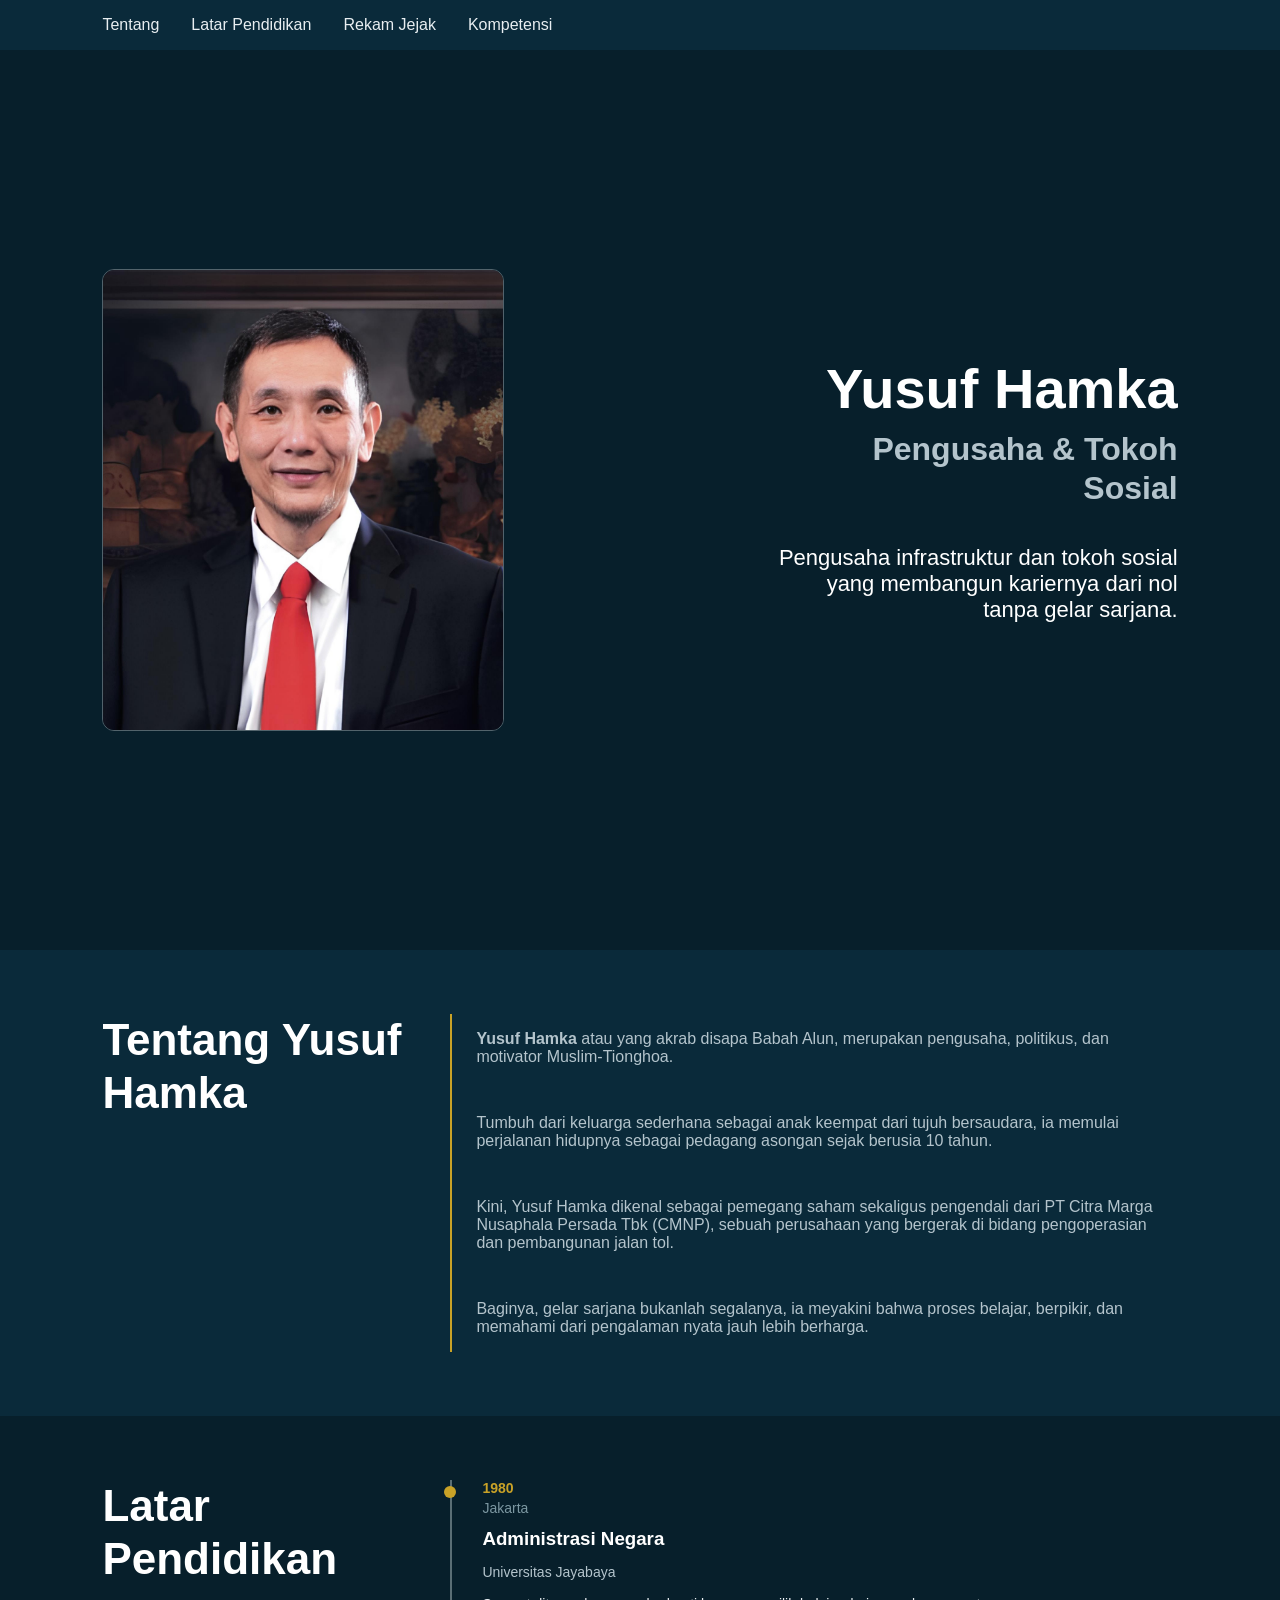
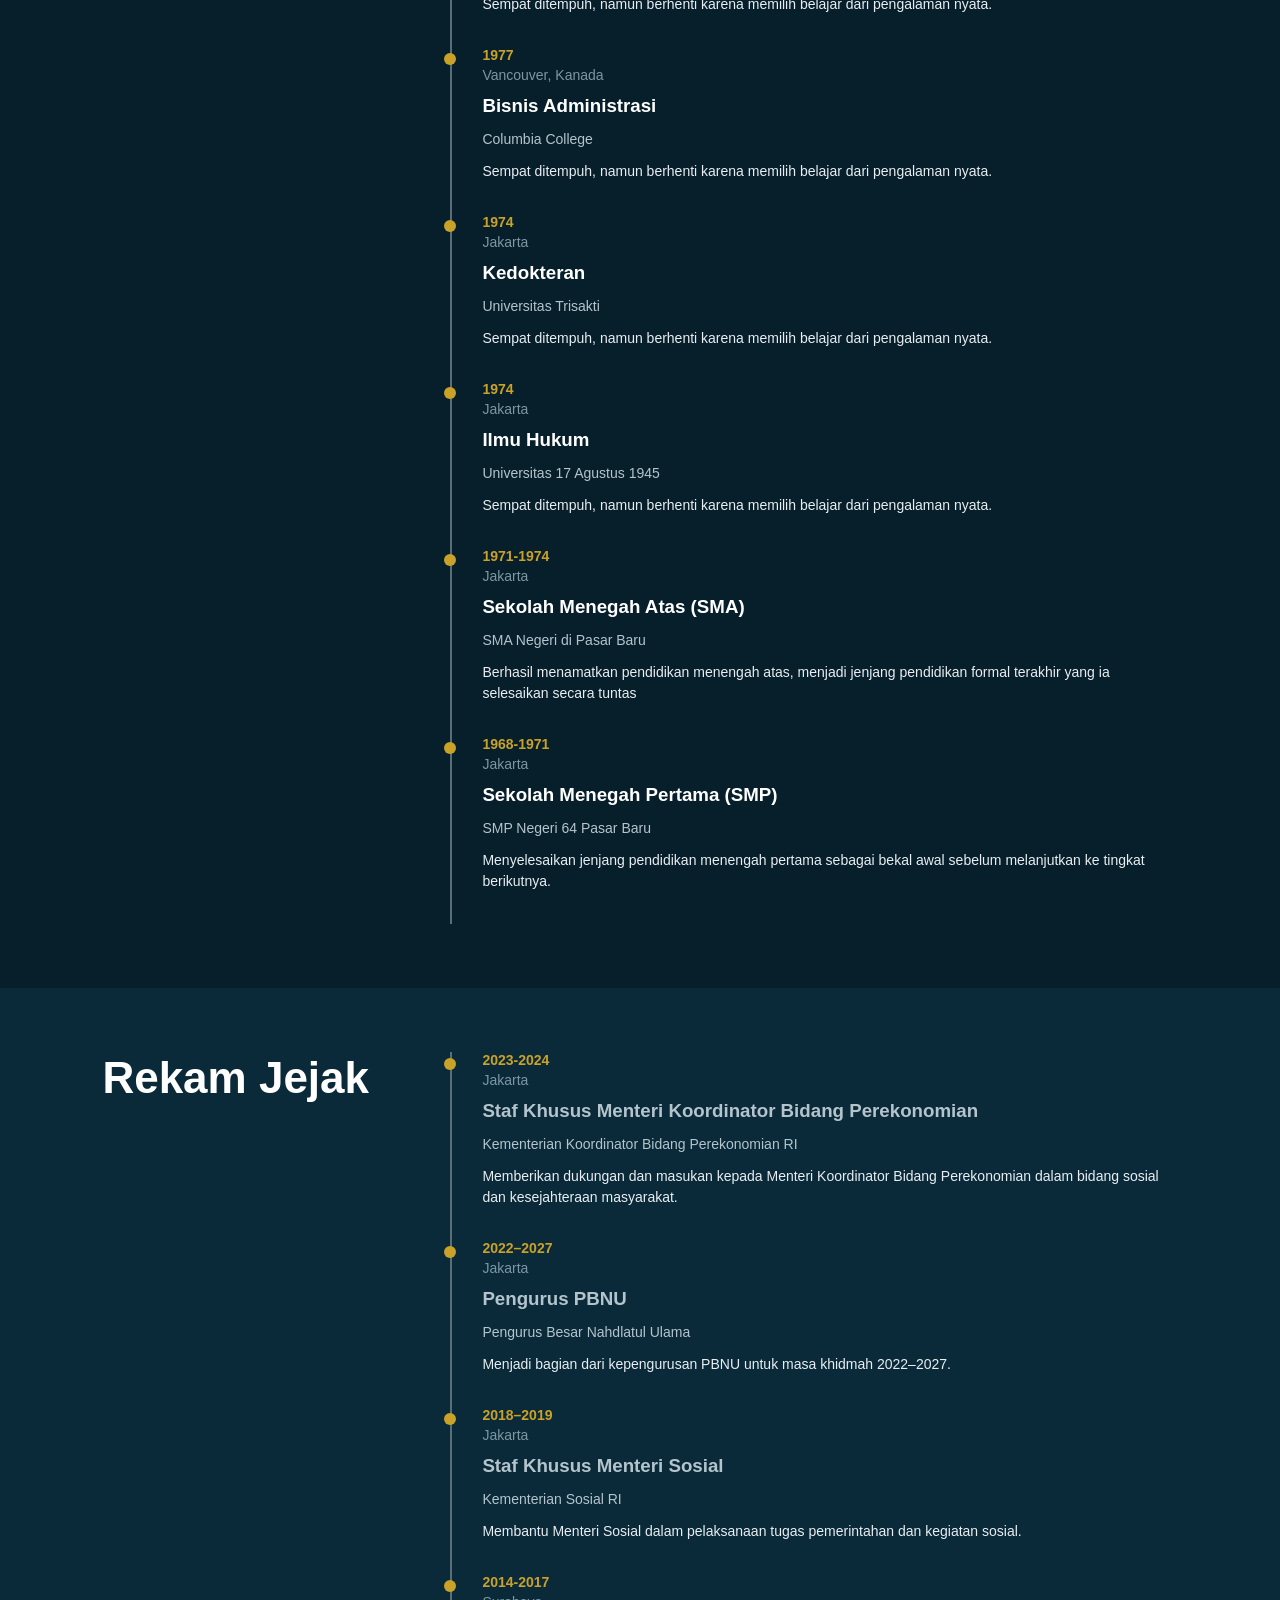
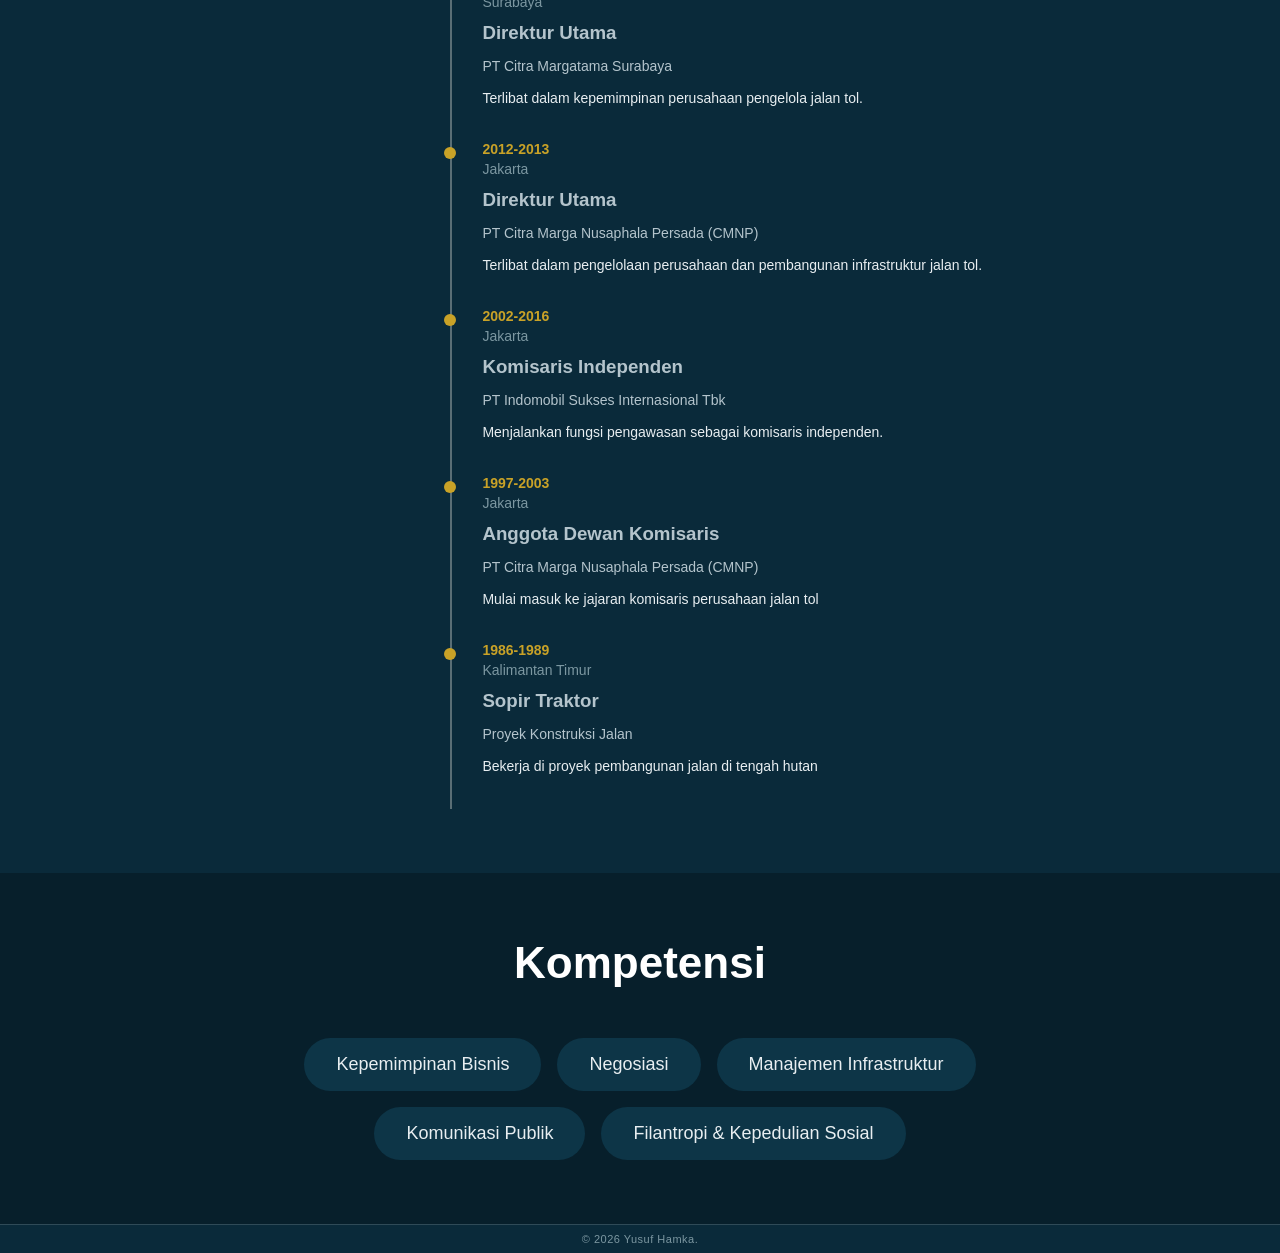
==== cv.html @ d00489bc "add CV" ====
<!DOCTYPE html>
<html>
    <head>
        <meta charset="UTF-8">
        <meta name="viewport" content="width=device-width, initial-scale=1.0">
        <title>Curriculum Vitae - Yusuf Hamka</title>
        <link rel="stylesheet" href="cv.css"/>
    </head>

    <body>
        <div id="content-links">
            <a href="#biodata">Tentang</a>
            <a href="#education">Latar Pendidikan</a>
            <a href="#experience">Rekam Jejak</a>
            <a href="#skills">Kompetensi</a>
        </div>

        <div id="profil" class="section">
            <img src="image/Jusuf_Hamka.jpg" alt="potret diri yusuf hamka" />

            <div class="profil-text">
                <h1>Yusuf Hamka</h1>
                <h2>Pengusaha & Tokoh Sosial</h2>
                <p>Pengusaha infrastruktur dan tokoh sosial yang membangun kariernya dari nol tanpa gelar sarjana.</p>
            </div>
        </div>

        <div id="biodata" class="section">
            <h2>Tentang Yusuf Hamka</h2>
            <div class="biodata-text">
                <p><b>Yusuf Hamka</b> atau yang akrab disapa Babah Alun, merupakan pengusaha, politikus, dan motivator Muslim-Tionghoa.</p>
                <p>Tumbuh dari keluarga sederhana sebagai anak keempat dari tujuh bersaudara, ia memulai perjalanan hidupnya sebagai pedagang asongan sejak berusia 10 tahun.</p>
                <p>Kini, Yusuf Hamka dikenal sebagai pemegang saham sekaligus pengendali dari PT Citra Marga Nusaphala Persada Tbk (CMNP), sebuah perusahaan yang bergerak di bidang pengoperasian dan pembangunan jalan tol.</p>
                <p>Baginya, gelar sarjana bukanlah segalanya, ia meyakini bahwa proses belajar, berpikir, dan memahami dari pengalaman nyata jauh lebih berharga.</p>
            </div>
        </div>

        <div id="education" class="section">
            <h2>Latar Pendidikan</h2>
            <div class="timeline">
                <div class="timeline-item">
                    <span class="year">1980</span>
                    <span class="location">Jakarta</span>
                    <div class="content">
                        <h3>Administrasi Negara</h3>
                        <p class="place">Universitas Jayabaya</p>
                        <p class="description">Sempat ditempuh, namun berhenti karena memilih belajar dari pengalaman nyata.</p>
                    </div>
                </div>

                <div class="timeline-item">
                    <span class="year">1977</span>
                    <span class="location">Vancouver, Kanada</span>
                    <div class="content">
                        <h3>Bisnis Administrasi</h3>
                        <p class="place">Columbia College</p>
                        <p class="description">Sempat ditempuh, namun berhenti karena memilih belajar dari pengalaman nyata.</p>
                    </div>
                </div>

                <div class="timeline-item">
                    <span class="year">1974</span>
                    <span class="location">Jakarta</span>
                    <div class="content">
                        <h3>Kedokteran</h3>
                        <p class="place">Universitas Trisakti</p>
                        <p class="description">Sempat ditempuh, namun berhenti karena memilih belajar dari pengalaman nyata.</p>
                    </div>
                </div>

                <div class="timeline-item">
                    <span class="year">1974</span>
                    <span class="location">Jakarta</span>
                    <div class="content">
                        <h3>Ilmu Hukum</h3>
                        <p class="place">Universitas 17 Agustus 1945</p>
                        <p class="description">Sempat ditempuh, namun berhenti karena memilih belajar dari pengalaman nyata.</p>
                    </div>
                </div>

                <div class="timeline-item">
                    <span class="year">1971-1974</span>
                    <span class="location">Jakarta</span>
                    <div class="content">
                        <h3>Sekolah Menegah Atas (SMA)</h3>
                        <p class="place">SMA Negeri di Pasar Baru</p>
                        <p class="description">Berhasil menamatkan pendidikan menengah atas, menjadi jenjang pendidikan formal terakhir yang ia selesaikan secara tuntas</p>
                    </div>
                </div>

                <div class="timeline-item">
                    <span class="year">1968-1971</span>
                    <span class="location">Jakarta</span>
                    <div class="content">
                        <h3>Sekolah Menegah Pertama (SMP)</h3>
                        <p class="place">SMP Negeri 64 Pasar Baru</p>
                        <p class="description">Menyelesaikan jenjang pendidikan menengah pertama sebagai bekal awal sebelum melanjutkan ke tingkat berikutnya.</p>
                    </div>
                </div>
            </div>
        </div>

        <div id="experience" class="section">
            <h2>Rekam Jejak</h2>
            <div class="timeline">
                <div class="timeline-item">
                    <span class="year">2023-2024</span>
                    <span class="location">Jakarta</span>
                    <div class="content">
                        <h3>Staf Khusus Menteri Koordinator Bidang Perekonomian</h3>
                        <p class="place">Kementerian Koordinator Bidang Perekonomian RI</p>
                        <p class="description">Memberikan dukungan dan masukan kepada Menteri Koordinator Bidang Perekonomian dalam bidang sosial dan kesejahteraan masyarakat.</p>
                    </div>
                </div>

                <div class="timeline-item">
                    <span class="year">2022–2027</span>
                    <span class="location">Jakarta</span>
                    <div class="content">
                        <h3>Pengurus PBNU</h3>
                        <p class="place">Pengurus Besar Nahdlatul Ulama</p>
                        <p class="description">Menjadi bagian dari kepengurusan PBNU untuk masa khidmah 2022–2027.</p>
                    </div>
                </div>

                <div class="timeline-item">
                    <span class="year">2018–2019</span>
                    <span class="location">Jakarta</span>
                    <div class="content">
                        <h3>Staf Khusus Menteri Sosial</h3>
                        <p class="place">Kementerian Sosial RI</p>
                        <p class="description">Membantu Menteri Sosial dalam pelaksanaan tugas pemerintahan dan kegiatan sosial.</p>
                    </div>
                </div>

                <div class="timeline-item">
                    <span class="year">2014-2017</span>
                    <span class="location">Surabaya</span>
                    <div class="content">
                        <h3>Direktur Utama</h3>
                        <p class="place">PT Citra Margatama Surabaya</p>
                        <p class="description">Terlibat dalam kepemimpinan perusahaan pengelola jalan tol.</p>
                    </div>
                </div>

                <div class="timeline-item">
                    <span class="year">2012-2013</span>
                    <span class="location">Jakarta</span>
                    <div class="content">
                        <h3>Direktur Utama</h3>
                        <p class="place">PT Citra Marga Nusaphala Persada (CMNP)</p>
                        <p class="description">Terlibat dalam pengelolaan perusahaan dan pembangunan infrastruktur jalan tol.</p>
                    </div>
                </div>

                <div class="timeline-item">
                    <span class="year">2002-2016</span>
                    <span class="location">Jakarta</span>
                    <div class="content">
                        <h3>Komisaris Independen</h3>
                        <p class="place">PT Indomobil Sukses Internasional Tbk</p>
                        <p class="description">Menjalankan fungsi pengawasan sebagai komisaris independen.</p>
                    </div>
                </div>

                <div class="timeline-item">
                    <span class="year">1997-2003</span>
                    <span class="location">Jakarta</span>
                    <div class="content">
                        <h3>Anggota Dewan Komisaris</h3>
                        <p class="place">PT Citra Marga Nusaphala Persada (CMNP)</p>
                        <p class="description">Mulai masuk ke jajaran komisaris perusahaan jalan tol</p>
                    </div>
                </div>

                <div class="timeline-item">
                    <span class="year">1986-1989</span>
                    <span class="location">Kalimantan Timur</span>
                    <div class="content">
                        <h3>Sopir Traktor</h3>
                        <p class="place">Proyek Konstruksi Jalan</p>
                        <p class="description">Bekerja di proyek pembangunan jalan di tengah hutan</p>
                    </div>
                </div>

            </div>
        </div>

        <div id="skills">
            <h2>Kompetensi</h2>
            <div class="skill-item">
                <span class="skill-chip">Kepemimpinan Bisnis</span>
                <span class="skill-chip">Negosiasi</span>
                <span class="skill-chip">Manajemen Infrastruktur</span>
                <span class="skill-chip">Komunikasi Publik</span>
                <span class="skill-chip">Filantropi & Kepedulian Sosial</span>
            </div>
        </div>
        <footer>
            &copy; 2026 Yusuf Hamka. 
        </footer>
    </body>
</html>
---- cv.css ----
.section {
    min-height: 100vh;
    width: 100%;
    padding: 4rem 8%;
    box-sizing: border-box;
    display: flex;
    flex-direction: row;
    justify-content: center;
}

h1, h2, h3 {
    margin: 0;
}

h1 {
    font-size: 48px;
    line-height: 1.2;
    margin-bottom: 8px;
}

h2 {
    font-size: 36px;
    line-height: 1.2;
    margin: 0;
}

body {
    margin: 0;
    padding: 0;
    box-sizing: border-box;
    font-family: Arial, Helvetica, sans-serif;
}

#content-links {
    display: flex;
    flex-direction: row;
    flex-wrap: wrap;
    width: 100%;
    padding: 16px 8%;
    gap: 32px;
    background-color: #0a2a3a;
    align-items: center;
    box-sizing: border-box;
    position: sticky;
    top: 0;
    z-index: 10;
}

#content-links a {
    color: #E8EEF1;
    font-size: 16px;
    transition: color 0.2s ease;
    text-decoration: none;
}

#content-links a:hover {
    color: #C9A227;
}

#profil {
    display: flex;
    flex-direction: row;
    align-items: center;
    justify-content: space-between;
    gap: 48px;
    flex-wrap: nowrap;
    background-color: #071f2b;
    color: white;
}

#profil h2 {
    font-size: 32px;
    color: #B4C4CC;
    margin-bottom: 16px;
}

#profil img {
    order: -1;
    width: 580px;
    height: 650px;
    object-fit: cover;
    object-position: center;
    border-radius: 12px;
    border: 1px solid rgba(255, 255, 255, 0.3);
    flex-shrink: 0;
}

.profil-text {
    display: flex;
    flex-direction: column;
    align-items: flex-end;
    text-align: right;
    max-width: 600px;
}

.profil-text h1 {
    font-size: 72px;
}

.profil-text p {
    font-size: 22px;
}

#biodata {
    min-height: auto;
    display: flex;
    flex-direction: row;
    align-items: flex-start;
    gap: 48px;
    padding: 4rem 8%;
    background-color: #0a2a3a;
    color: #B4C4CC;
}

#biodata h2 {
    flex-shrink: 0;
    width: 300px;
    font-size: 44px;
    font-weight: bold;
    color: #FFFFFF;
}

.biodata-text {
    display: flex;
    flex-direction: column;
    gap: 16px;
    border-left: 2px solid #C9A227;
    padding-left: 24px;
}

#education {
    display: flex;
    flex-direction: row;
    align-items: flex-start;
    gap: 48px;
    min-height: auto;
    padding: 4rem 8%;
    background-color: #071f2b;
    color: white;
}

#education h2,
#experience h2 {
    flex-shrink: 0;
    width: 300px;
    font-size: 44px;
    font-weight: bold;
    color: #FFFFFF;
}

#education .timeline,
#experience .timeline {
    flex: 1;
}

.timeline {
    position: relative;
    padding-left: 32px;
}

.timeline::before {
    content: "";
    position: absolute;
    left: 0;
    top: 0;
    bottom: 0;
    width: 2px;
    background: #5A6E75;
}

.timeline-item {
    position: relative;
    margin-bottom: 32px;
    display: flex;
    flex-direction: column;
    gap: 4px;
}

.timeline-item::before {
    content: "";
    position: absolute;
    left: -38px;
    top: 6px;
    width: 12px;
    height: 12px;
    border-radius: 50%;
    background: #C9A227;
}

.timeline-item .year {
    font-size: 14px;
    color: #C9A227;
    font-weight: bold;
}

.timeline-item .location {
    font-size: 14px;
    color: #7C97A1;
    margin-bottom: 8px;
}

.timeline-item .place {
    font-size: 14px;
    color: #B4C4CC;
    margin-bottom: 4px;
}

.timeline-item .description {
    font-size: 14px;
    line-height: 1.5;
    color: #E8EEF1;
    margin-bottom: 0;
}

#experience {
    display: flex;
    flex-direction: row;
    align-items: flex-start;
    gap: 48px;
    min-height: auto;
    padding: 4rem 8%;
    background-color: #0a2a3a;
    color: #B4C4CC;
}

#skills {
    background-color: #071f2b;
    color: white;
    min-height: auto;
    width: 100%;
    padding: 4rem 8%;
    box-sizing: border-box;
    display: flex;
    flex-direction: column;
    align-items: center;
    justify-content: center;
    scroll-margin-top: 60px;
}

#skills h2 {
    font-size: 44px;
    font-weight: bold;
    text-align: center;
    margin-bottom: 48px;
}

.skill-item {
    display: flex;
    flex-wrap: wrap;
    justify-content: center;
    gap: 16px;
    max-width: 720px;
}

.skill-chip {
    display: inline-block;
    padding: 16px 32px;
    border-radius: 30px;
    background-color: #0d3547;
    color: #E8EEF1;
    font-size: 18px;
    transition: all 0.2s ease;
}

.skill-chip:hover {
    background-color: #C9A227;
    color: #071f2b;
    transform: translateY(-2px);
}

footer {
    width: 100%;
    padding: 8px 8%;
    box-sizing: border-box;
    background-color: #0a2a3a;
    border-top: 1px solid rgba(255, 255, 255, 0.15);
    color: #7C97A1;
    text-align: center;
    font-size: 11px;
    letter-spacing: 0.5px;
}

/* ===== RESPONSIVE ===== */
@media (max-width: 1300px) {
    #profil img {
        width: 400px;
        height: 460px;
    }

    .profil-text h1 {
        font-size: 56px;
    }

    .profil-text {
        max-width: 400px;
    }
}

@media (max-width: 768px) {
    #profil {
        flex-direction: column;
        text-align: center;
    }

    #profil img {
        width: 220px;
        height: 280px;
    }

    h1 {
        font-size: 32px;
    }

    h2 {
        font-size: 24px;
    }

    #content-links {
        gap: 16px;
    }

    .timeline {
        padding-left: 24px;
    }

    .timeline-item::before {
        left: -30px;
    }
}
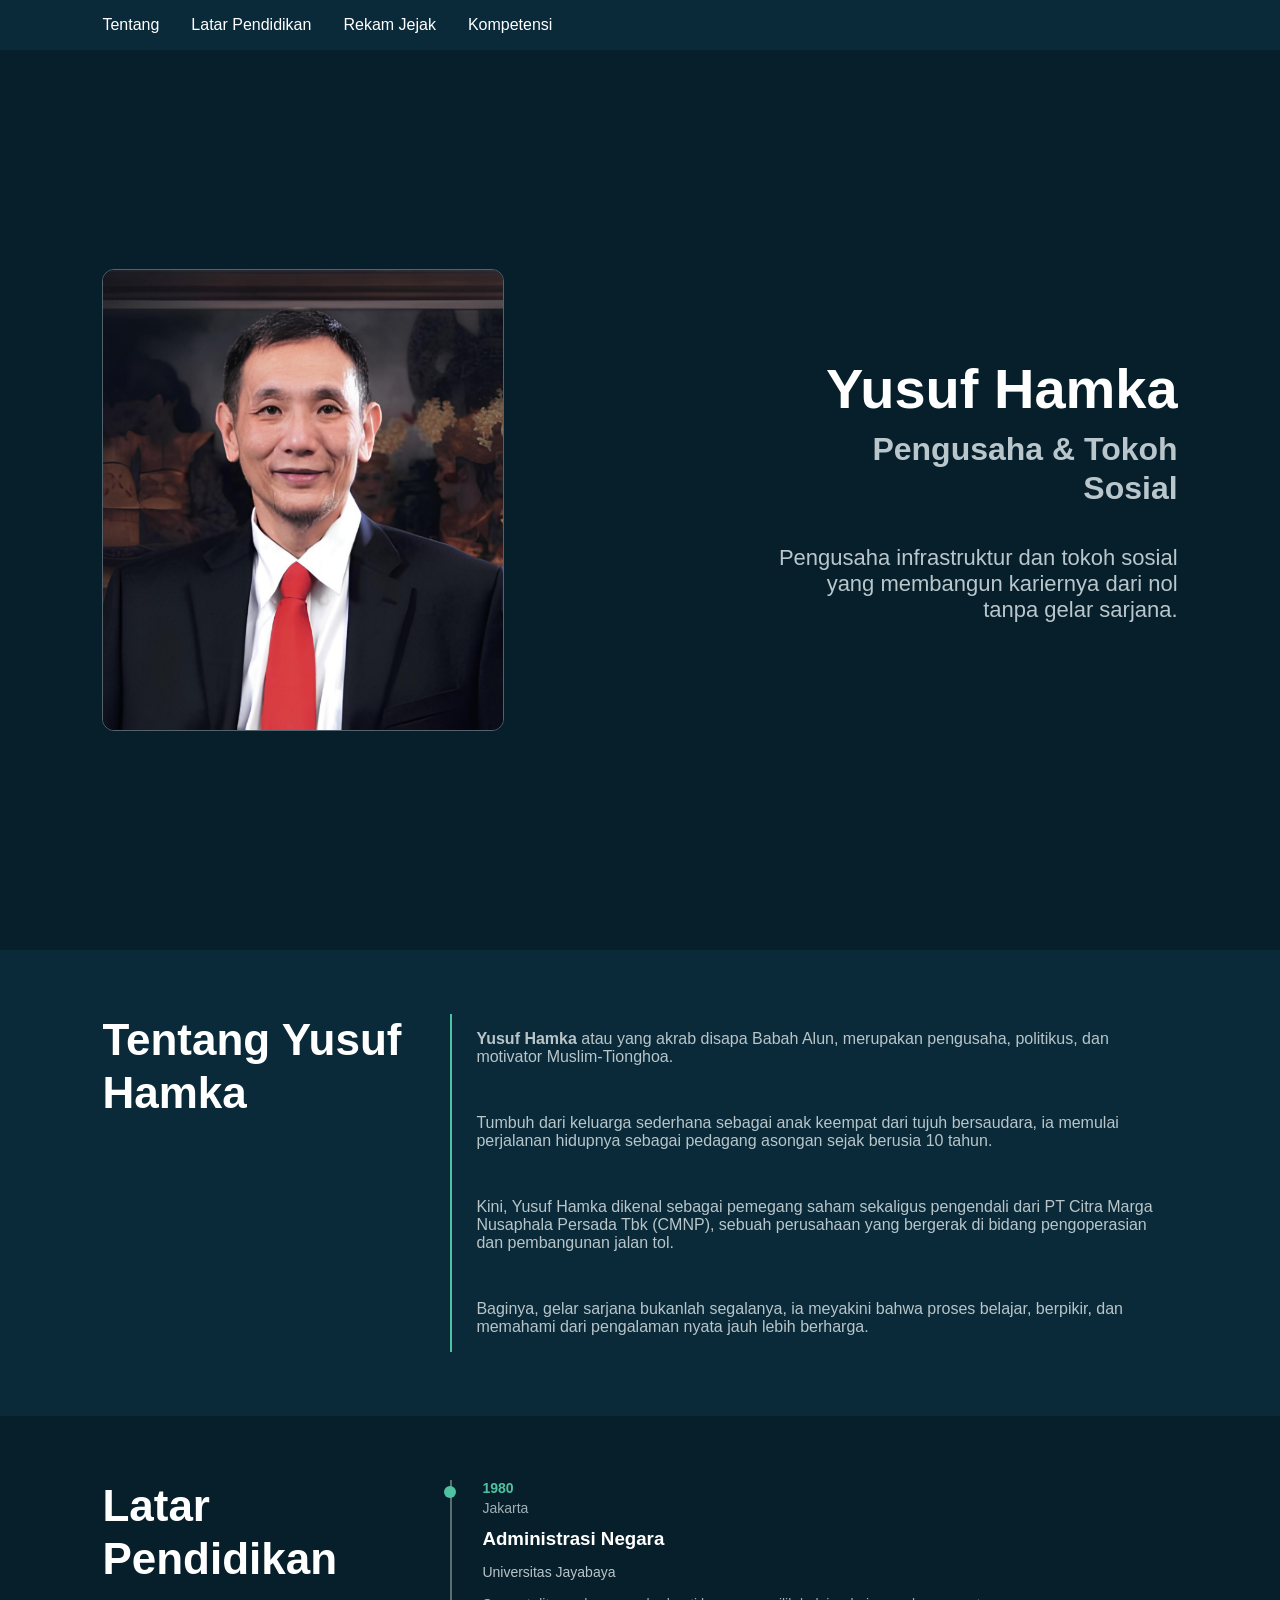
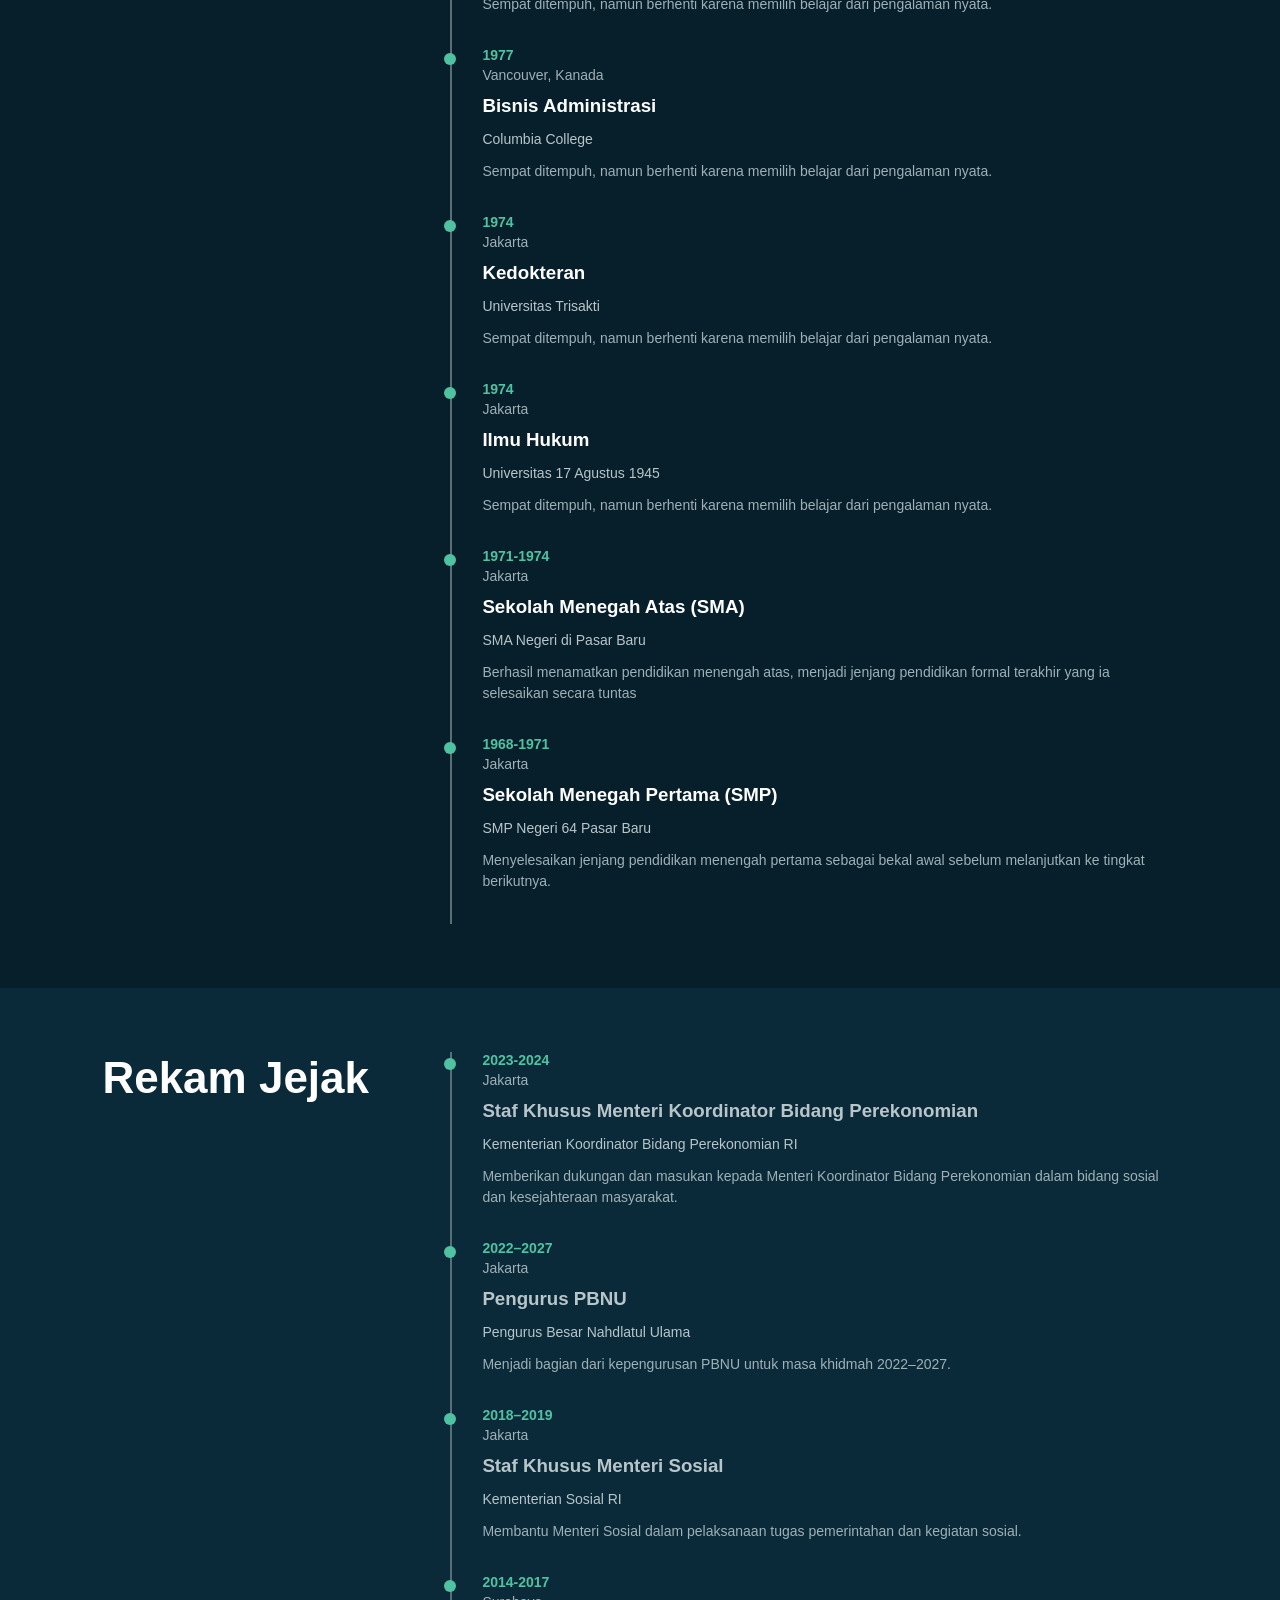
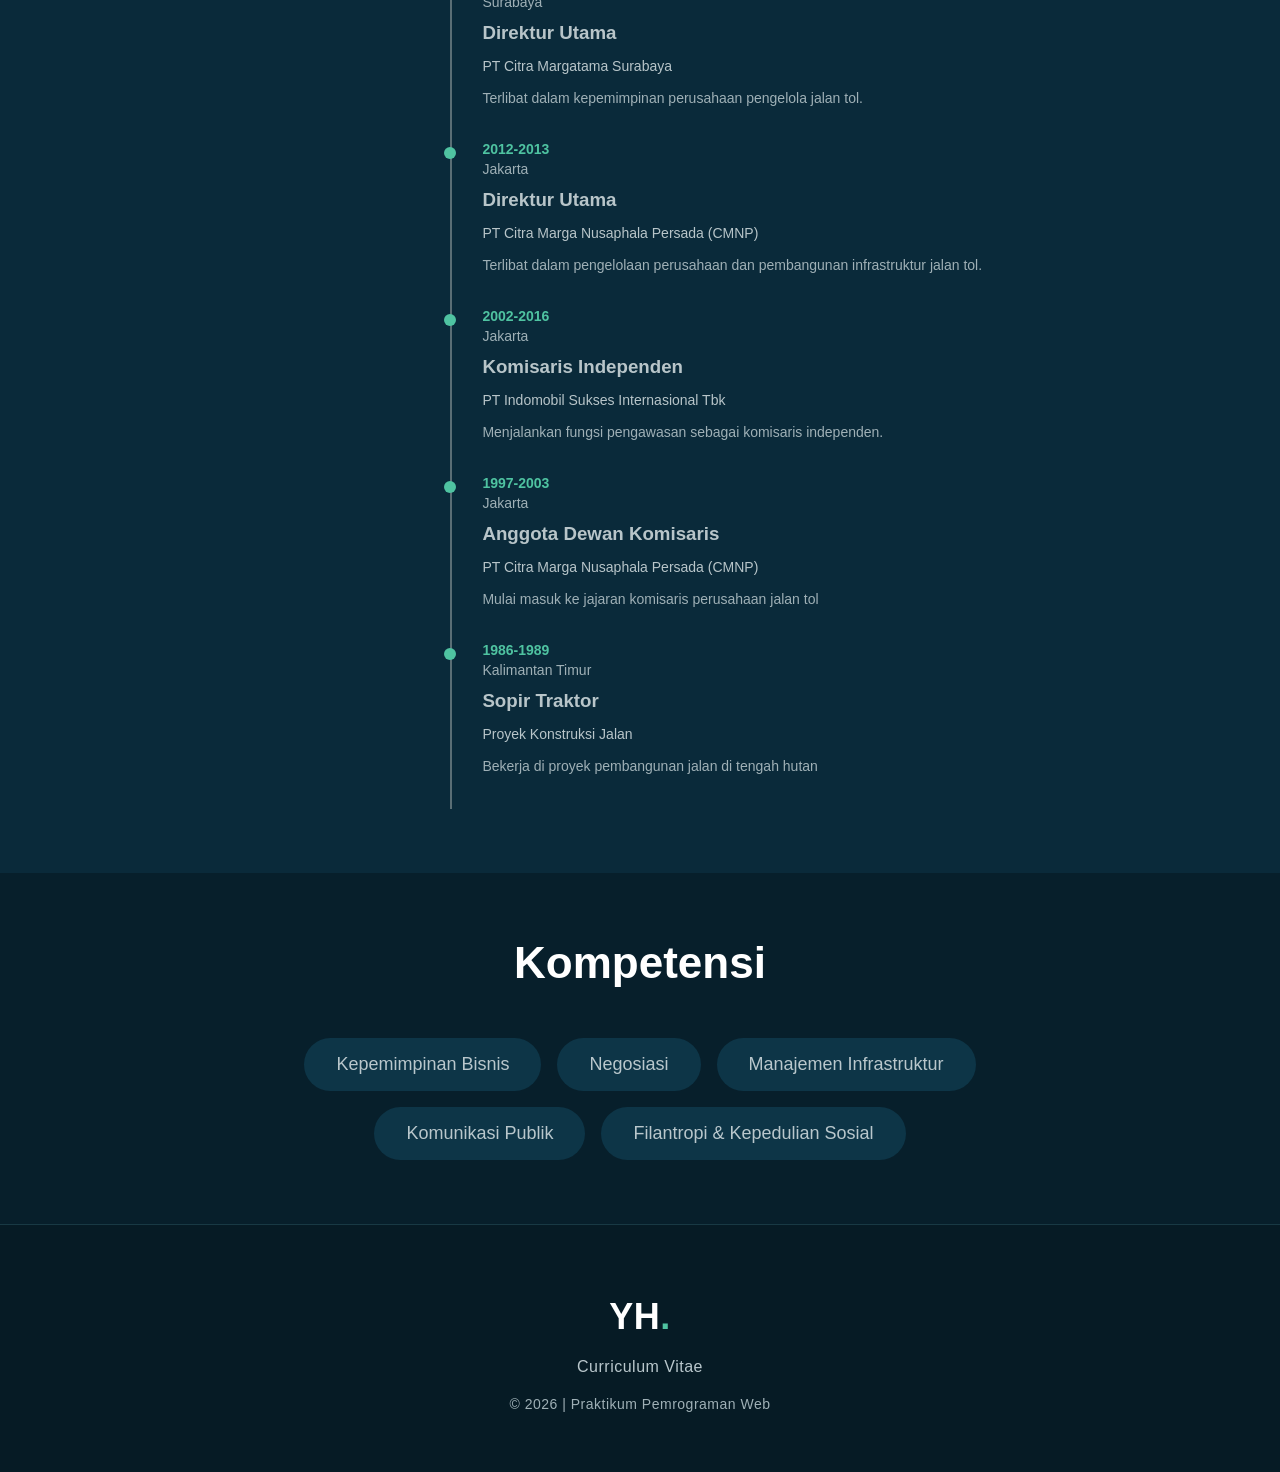
==== commit 8609ff7a: "ubah cv" ====
--- a/cv.html
+++ b/cv.html
@@ -197,7 +197,9 @@
             </div>
         </div>
         <footer>
-            &copy; 2026 Yusuf Hamka. 
+            <h2>YH<span>.</span></h2>
+            <p> Curriculum Vitae </p>
+            <p class="copyright">© 2026 | Praktikum Pemrograman Web</p>
         </footer>
     </body>
 </html>
--- a/cv.css
+++ b/cv.css
@@ -44,17 +44,19 @@
     position: sticky;
     top: 0;
     z-index: 10;
+    font-family: Arial, Helvetica, sans-serif;
 }
 
 #content-links a {
-    color: #E8EEF1;
+    color: white;
+    font-family: Arial, Helvetica, sans-serif;
     font-size: 16px;
     transition: color 0.2s ease;
     text-decoration: none;
 }
 
 #content-links a:hover {
-    color: #C9A227;
+    color: #4fc3a1;
 }
 
 #profil {
@@ -70,7 +72,7 @@
 
 #profil h2 {
     font-size: 32px;
-    color: #B4C4CC;
+    color: #b9c7cc;
     margin-bottom: 16px;
 }
 
@@ -99,6 +101,7 @@
 
 .profil-text p {
     font-size: 22px;
+    color: #b9c7cc;
 }
 
 #biodata {
@@ -109,7 +112,7 @@
     gap: 48px;
     padding: 4rem 8%;
     background-color: #0a2a3a;
-    color: #B4C4CC;
+    color: #b8c5c9;
 }
 
 #biodata h2 {
@@ -117,14 +120,14 @@
     width: 300px;
     font-size: 44px;
     font-weight: bold;
-    color: #FFFFFF;
+    color: white;
 }
 
 .biodata-text {
     display: flex;
     flex-direction: column;
     gap: 16px;
-    border-left: 2px solid #C9A227;
+    border-left: 2px solid #4fc3a1;
     padding-left: 24px;
 }
 
@@ -145,7 +148,7 @@
     width: 300px;
     font-size: 44px;
     font-weight: bold;
-    color: #FFFFFF;
+    color: white;
 }
 
 #education .timeline,
@@ -184,31 +187,31 @@
     width: 12px;
     height: 12px;
     border-radius: 50%;
-    background: #C9A227;
+    background: #4fc3a1;
 }
 
 .timeline-item .year {
     font-size: 14px;
-    color: #C9A227;
+    color: #4fc3a1;
     font-weight: bold;
 }
 
 .timeline-item .location {
     font-size: 14px;
-    color: #7C97A1;
+    color: #9fb0b6;
     margin-bottom: 8px;
 }
 
 .timeline-item .place {
     font-size: 14px;
-    color: #B4C4CC;
+    color: #b8c5c9;
     margin-bottom: 4px;
 }
 
 .timeline-item .description {
     font-size: 14px;
     line-height: 1.5;
-    color: #E8EEF1;
+    color: #9fb0b6;
     margin-bottom: 0;
 }
 
@@ -220,7 +223,7 @@
     min-height: auto;
     padding: 4rem 8%;
     background-color: #0a2a3a;
-    color: #B4C4CC;
+    color: #b8c5c9;
 }
 
 #skills {
@@ -257,30 +260,53 @@
     padding: 16px 32px;
     border-radius: 30px;
     background-color: #0d3547;
-    color: #E8EEF1;
+    color: #b9c7cc;
     font-size: 18px;
     transition: all 0.2s ease;
 }
 
 .skill-chip:hover {
-    background-color: #C9A227;
+    background-color: #4fc3a1;
     color: #071f2b;
     transform: translateY(-2px);
 }
 
 footer {
     width: 100%;
-    padding: 8px 8%;
-    box-sizing: border-box;
-    background-color: #0a2a3a;
-    border-top: 1px solid rgba(255, 255, 255, 0.15);
-    color: #7C97A1;
+    padding: 70px 8% 60px;
+    box-sizing: border-box;
+    background-color: #061b25;
+    border-top: 1px solid #183944;
+    color: #9fb0b6;
     text-align: center;
-    font-size: 11px;
+    font-size: 14px;
     letter-spacing: 0.5px;
 }
 
-/* ===== RESPONSIVE ===== */
+footer h2 {
+    margin-bottom: 20px;
+    font-size: 36px;
+    font-weight: bold;
+    color: white;
+}
+
+footer h2 span {
+    color: #4fc3a1;
+}
+
+footer p {
+    margin-bottom: 20px;
+    color: #b9c7cc;
+    font-size: 16px;
+}
+
+footer .copyright {
+    margin-top: 0;
+    margin-bottom: 0;
+    color: #9fb0b6;
+    font-size: 14px;
+}
+
 @media (max-width: 1300px) {
     #profil img {
         width: 400px;
